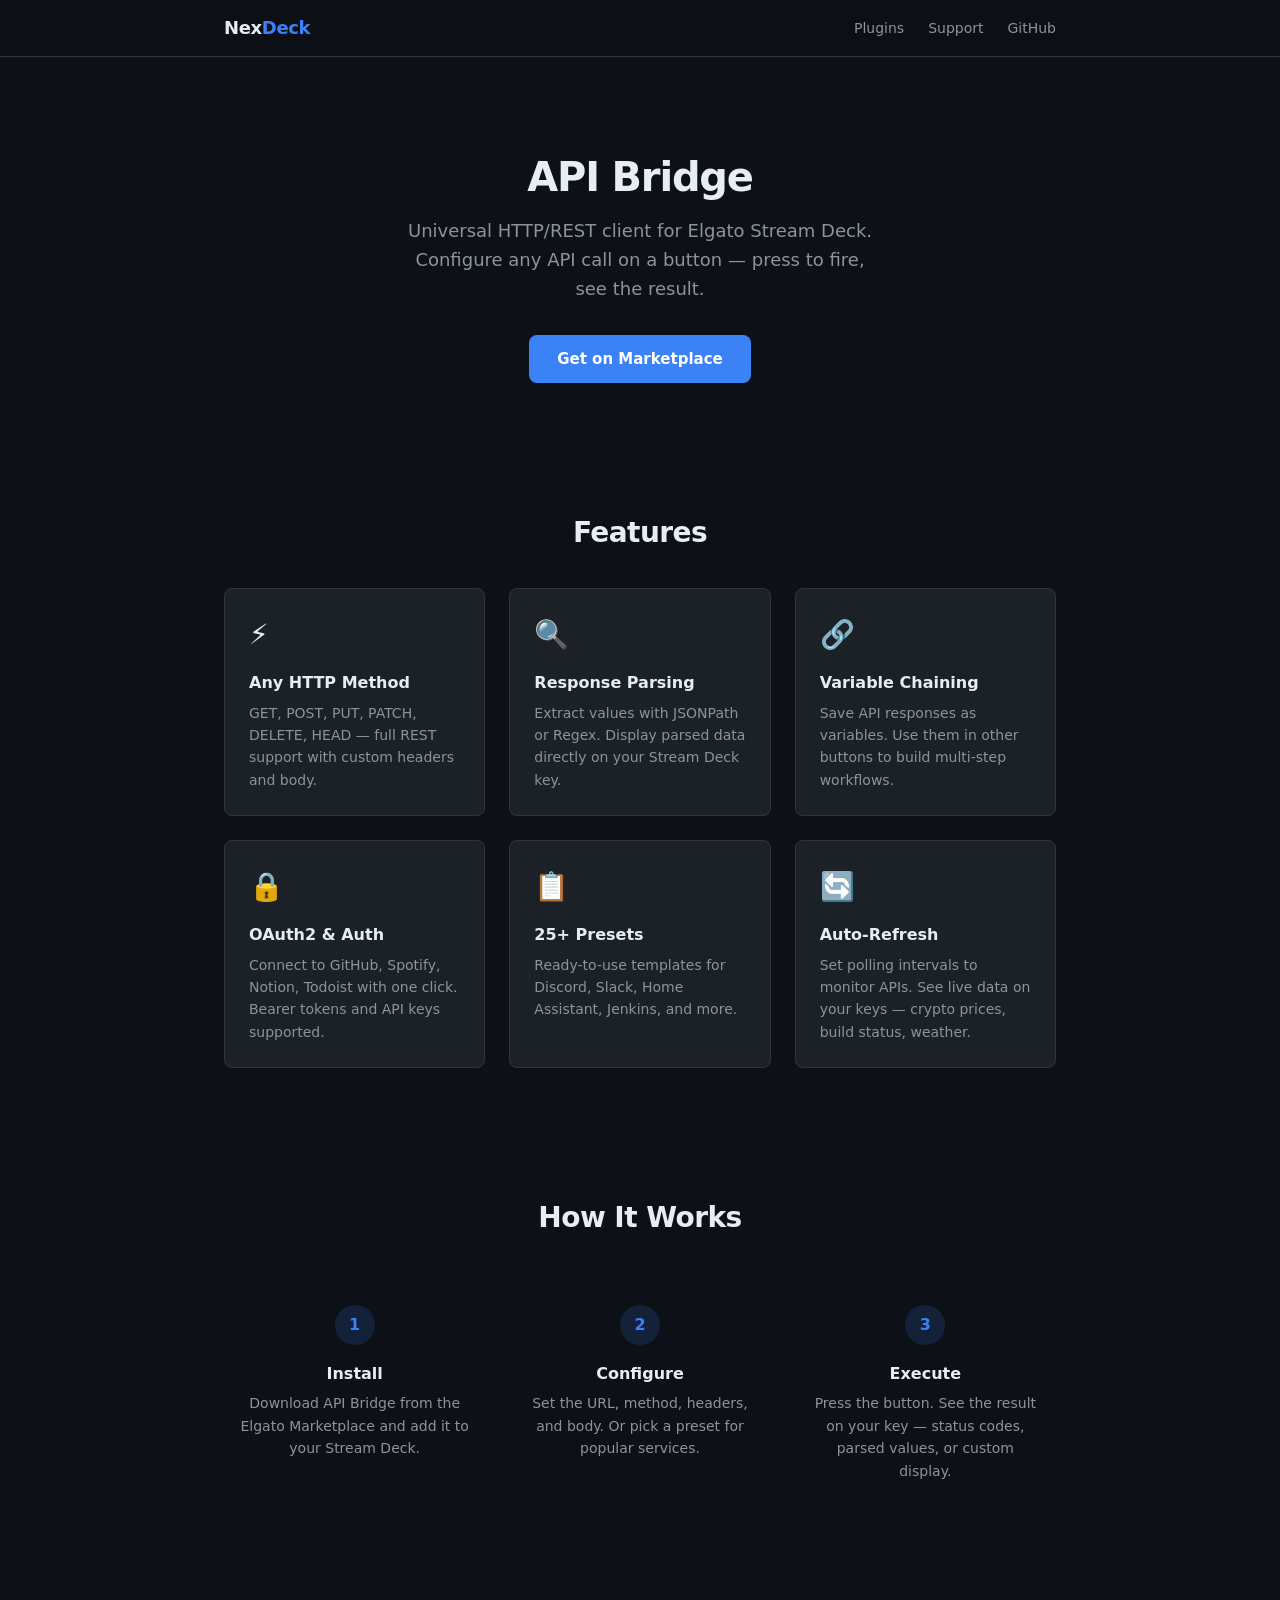
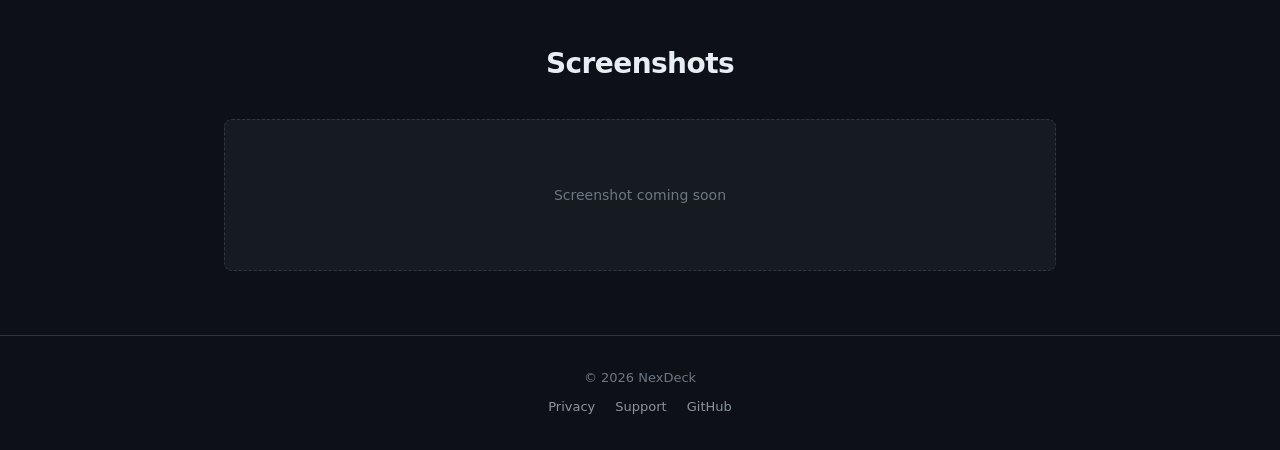
==== api-bridge/index.html @ dd48d945 "feat: initial landing page" ====
<!DOCTYPE html>
<html lang="en">
<head>
  <meta charset="UTF-8">
  <meta name="viewport" content="width=device-width, initial-scale=1.0">
  <title>API Bridge — NexDeck</title>
  <meta name="description" content="Universal HTTP/REST client plugin for Elgato Stream Deck. Configure any API call on a button — press to fire, see the result.">
  <link rel="stylesheet" href="../assets/css/style.css">
</head>
<body>

  <header class="site-header">
    <div class="container">
      <a href="/" class="site-logo">Nex<span>Deck</span></a>
      <nav>
        <ul class="site-nav">
          <li><a href="/api-bridge/">Plugins</a></li>
          <li><a href="/support/">Support</a></li>
          <li><a href="https://github.com/nexdeck" target="_blank">GitHub</a></li>
        </ul>
      </nav>
    </div>
  </header>

  <main>
    <section class="hero">
      <h1>API Bridge</h1>
      <p class="tagline">Universal HTTP/REST client for Elgato Stream Deck. Configure any API call on a button — press to fire, see the result.</p>
      <a href="#" class="btn">Get on Marketplace</a>
    </section>

    <section>
      <div class="container">
        <h2>Features</h2>
        <div class="features-grid">
          <div class="feature-item">
            <div class="icon">&#x26A1;</div>
            <h3>Any HTTP Method</h3>
            <p>GET, POST, PUT, PATCH, DELETE, HEAD — full REST support with custom headers and body.</p>
          </div>
          <div class="feature-item">
            <div class="icon">&#x1F50D;</div>
            <h3>Response Parsing</h3>
            <p>Extract values with JSONPath or Regex. Display parsed data directly on your Stream Deck key.</p>
          </div>
          <div class="feature-item">
            <div class="icon">&#x1F517;</div>
            <h3>Variable Chaining</h3>
            <p>Save API responses as variables. Use them in other buttons to build multi-step workflows.</p>
          </div>
          <div class="feature-item">
            <div class="icon">&#x1F512;</div>
            <h3>OAuth2 &amp; Auth</h3>
            <p>Connect to GitHub, Spotify, Notion, Todoist with one click. Bearer tokens and API keys supported.</p>
          </div>
          <div class="feature-item">
            <div class="icon">&#x1F4CB;</div>
            <h3>25+ Presets</h3>
            <p>Ready-to-use templates for Discord, Slack, Home Assistant, Jenkins, and more.</p>
          </div>
          <div class="feature-item">
            <div class="icon">&#x1F504;</div>
            <h3>Auto-Refresh</h3>
            <p>Set polling intervals to monitor APIs. See live data on your keys — crypto prices, build status, weather.</p>
          </div>
        </div>
      </div>
    </section>

    <section>
      <div class="container">
        <h2>How It Works</h2>
        <div class="steps">
          <div class="step">
            <div class="step-num">1</div>
            <h3>Install</h3>
            <p>Download API Bridge from the Elgato Marketplace and add it to your Stream Deck.</p>
          </div>
          <div class="step">
            <div class="step-num">2</div>
            <h3>Configure</h3>
            <p>Set the URL, method, headers, and body. Or pick a preset for popular services.</p>
          </div>
          <div class="step">
            <div class="step-num">3</div>
            <h3>Execute</h3>
            <p>Press the button. See the result on your key — status codes, parsed values, or custom display.</p>
          </div>
        </div>
      </div>
    </section>

    <section>
      <div class="container">
        <h2>Screenshots</h2>
        <div class="screenshot-placeholder">Screenshot coming soon</div>
      </div>
    </section>
  </main>

  <footer class="site-footer">
    <div class="container">
      <p>&copy; 2026 NexDeck</p>
      <div class="footer-links">
        <a href="/privacy/">Privacy</a>
        <a href="/support/">Support</a>
        <a href="https://github.com/nexdeck" target="_blank">GitHub</a>
      </div>
    </div>
  </footer>

</body>
</html>
---- assets/css/style.css ----
/* ========================================
   NexDeck — Global Styles
   Dark theme, minimal, tech-oriented
   ======================================== */

:root {
  --bg-primary: #0D1117;
  --bg-secondary: #161B22;
  --bg-card: #1C2128;
  --border: #30363D;
  --text-primary: #E6EDF3;
  --text-secondary: #8B949E;
  --text-muted: #6E7681;
  --accent: #3B82F6;
  --accent-hover: #60A5FA;
  --accent-glow: rgba(59, 130, 246, 0.15);
  --success: #3FB950;
  --error: #F85149;
  --font: system-ui, -apple-system, 'Segoe UI', Roboto, sans-serif;
  --font-mono: 'SF Mono', 'Cascadia Code', 'Fira Code', monospace;
  --max-width: 880px;
  --radius: 8px;
}

*, *::before, *::after {
  margin: 0;
  padding: 0;
  box-sizing: border-box;
}

html {
  scroll-behavior: smooth;
}

body {
  font-family: var(--font);
  background: var(--bg-primary);
  color: var(--text-primary);
  line-height: 1.6;
  -webkit-font-smoothing: antialiased;
}

a {
  color: var(--accent);
  text-decoration: none;
  transition: color 0.2s;
}

a:hover {
  color: var(--accent-hover);
}

img {
  max-width: 100%;
  height: auto;
}

/* ---- Layout ---- */

.container {
  max-width: var(--max-width);
  margin: 0 auto;
  padding: 0 24px;
}

/* ---- Header / Nav ---- */

.site-header {
  position: sticky;
  top: 0;
  z-index: 100;
  background: rgba(13, 17, 23, 0.85);
  backdrop-filter: blur(12px);
  border-bottom: 1px solid var(--border);
}

.site-header .container {
  display: flex;
  align-items: center;
  justify-content: space-between;
  height: 56px;
}

.site-logo {
  font-size: 18px;
  font-weight: 700;
  color: var(--text-primary);
  letter-spacing: -0.02em;
}

.site-logo span {
  color: var(--accent);
}

.site-nav {
  display: flex;
  gap: 24px;
  list-style: none;
}

.site-nav a {
  color: var(--text-secondary);
  font-size: 14px;
  font-weight: 500;
  transition: color 0.2s;
}

.site-nav a:hover {
  color: var(--text-primary);
}

/* ---- Hero ---- */

.hero {
  text-align: center;
  padding: 96px 0 64px;
}

.hero-logo {
  width: 80px;
  height: 80px;
  margin-bottom: 24px;
  border-radius: 16px;
}

.hero h1 {
  font-size: 40px;
  font-weight: 700;
  letter-spacing: -0.03em;
  line-height: 1.2;
  margin-bottom: 16px;
}

.hero .tagline {
  font-size: 18px;
  color: var(--text-secondary);
  max-width: 480px;
  margin: 0 auto 32px;
}

.hero .btn {
  display: inline-flex;
  align-items: center;
  gap: 8px;
  padding: 12px 28px;
  background: var(--accent);
  color: #fff;
  font-size: 15px;
  font-weight: 600;
  border-radius: var(--radius);
  border: none;
  cursor: pointer;
  transition: background 0.2s, transform 0.15s;
}

.hero .btn:hover {
  background: var(--accent-hover);
  color: #fff;
  transform: translateY(-1px);
}

/* ---- Section ---- */

section {
  padding: 64px 0;
}

section h2 {
  font-size: 28px;
  font-weight: 700;
  letter-spacing: -0.02em;
  margin-bottom: 32px;
  text-align: center;
}

/* ---- Plugin Card ---- */

.plugin-grid {
  display: grid;
  grid-template-columns: 1fr;
  gap: 20px;
}

.plugin-card {
  background: var(--bg-card);
  border: 1px solid var(--border);
  border-radius: 12px;
  padding: 32px;
  transition: border-color 0.2s, box-shadow 0.2s;
}

.plugin-card:hover {
  border-color: var(--accent);
  box-shadow: 0 0 0 1px var(--accent), 0 8px 32px var(--accent-glow);
}

.plugin-card h3 {
  font-size: 20px;
  font-weight: 600;
  margin-bottom: 8px;
}

.plugin-card p {
  color: var(--text-secondary);
  font-size: 15px;
  margin-bottom: 16px;
}

.plugin-card .tag {
  display: inline-block;
  padding: 4px 10px;
  background: var(--bg-secondary);
  border: 1px solid var(--border);
  border-radius: 100px;
  font-size: 12px;
  color: var(--text-muted);
  margin-right: 6px;
}

.plugin-card .card-link {
  display: inline-flex;
  align-items: center;
  gap: 4px;
  margin-top: 16px;
  font-size: 14px;
  font-weight: 500;
}

.plugin-card .card-link::after {
  content: '→';
}

/* ---- Features List ---- */

.features-grid {
  display: grid;
  grid-template-columns: repeat(auto-fit, minmax(240px, 1fr));
  gap: 24px;
}

.feature-item {
  padding: 24px;
  background: var(--bg-card);
  border: 1px solid var(--border);
  border-radius: var(--radius);
}

.feature-item .icon {
  font-size: 28px;
  margin-bottom: 12px;
}

.feature-item h3 {
  font-size: 16px;
  font-weight: 600;
  margin-bottom: 6px;
}

.feature-item p {
  font-size: 14px;
  color: var(--text-secondary);
}

/* ---- Steps ---- */

.steps {
  display: grid;
  grid-template-columns: repeat(3, 1fr);
  gap: 24px;
  text-align: center;
}

.step {
  padding: 32px 16px;
}

.step .step-num {
  display: inline-flex;
  align-items: center;
  justify-content: center;
  width: 40px;
  height: 40px;
  background: var(--accent-glow);
  color: var(--accent);
  border-radius: 50%;
  font-size: 16px;
  font-weight: 700;
  margin-bottom: 16px;
}

.step h3 {
  font-size: 16px;
  font-weight: 600;
  margin-bottom: 6px;
}

.step p {
  font-size: 14px;
  color: var(--text-secondary);
}

/* ---- Screenshot Placeholder ---- */

.screenshot-placeholder {
  background: var(--bg-secondary);
  border: 1px dashed var(--border);
  border-radius: var(--radius);
  padding: 64px 24px;
  text-align: center;
  color: var(--text-muted);
  font-size: 14px;
  margin-top: 16px;
}

/* ---- Content Page ---- */

.content-page {
  padding: 48px 0 96px;
}

.content-page h1 {
  font-size: 32px;
  font-weight: 700;
  margin-bottom: 32px;
}

.content-page h2 {
  font-size: 20px;
  font-weight: 600;
  text-align: left;
  margin: 32px 0 12px;
}

.content-page p,
.content-page li {
  color: var(--text-secondary);
  font-size: 15px;
  line-height: 1.7;
  margin-bottom: 12px;
}

.content-page ul {
  padding-left: 20px;
}

.content-page a {
  font-weight: 500;
}

/* ---- Support Cards ---- */

.support-grid {
  display: grid;
  grid-template-columns: repeat(auto-fit, minmax(220px, 1fr));
  gap: 20px;
}

.support-card {
  background: var(--bg-card);
  border: 1px solid var(--border);
  border-radius: var(--radius);
  padding: 24px;
  text-align: center;
}

.support-card .icon {
  font-size: 32px;
  margin-bottom: 12px;
}

.support-card h3 {
  font-size: 16px;
  font-weight: 600;
  margin-bottom: 8px;
}

.support-card p {
  font-size: 14px;
  color: var(--text-secondary);
  margin-bottom: 12px;
}

/* ---- Footer ---- */

.site-footer {
  border-top: 1px solid var(--border);
  padding: 32px 0;
  text-align: center;
  color: var(--text-muted);
  font-size: 13px;
}

.site-footer a {
  color: var(--text-secondary);
}

.footer-links {
  display: flex;
  justify-content: center;
  gap: 20px;
  margin-top: 8px;
}

/* ---- Responsive ---- */

@media (max-width: 640px) {
  .hero {
    padding: 64px 0 48px;
  }

  .hero h1 {
    font-size: 28px;
  }

  .hero .tagline {
    font-size: 16px;
  }

  .steps {
    grid-template-columns: 1fr;
    gap: 12px;
  }

  .site-nav {
    gap: 16px;
  }

  .site-nav a {
    font-size: 13px;
  }
}
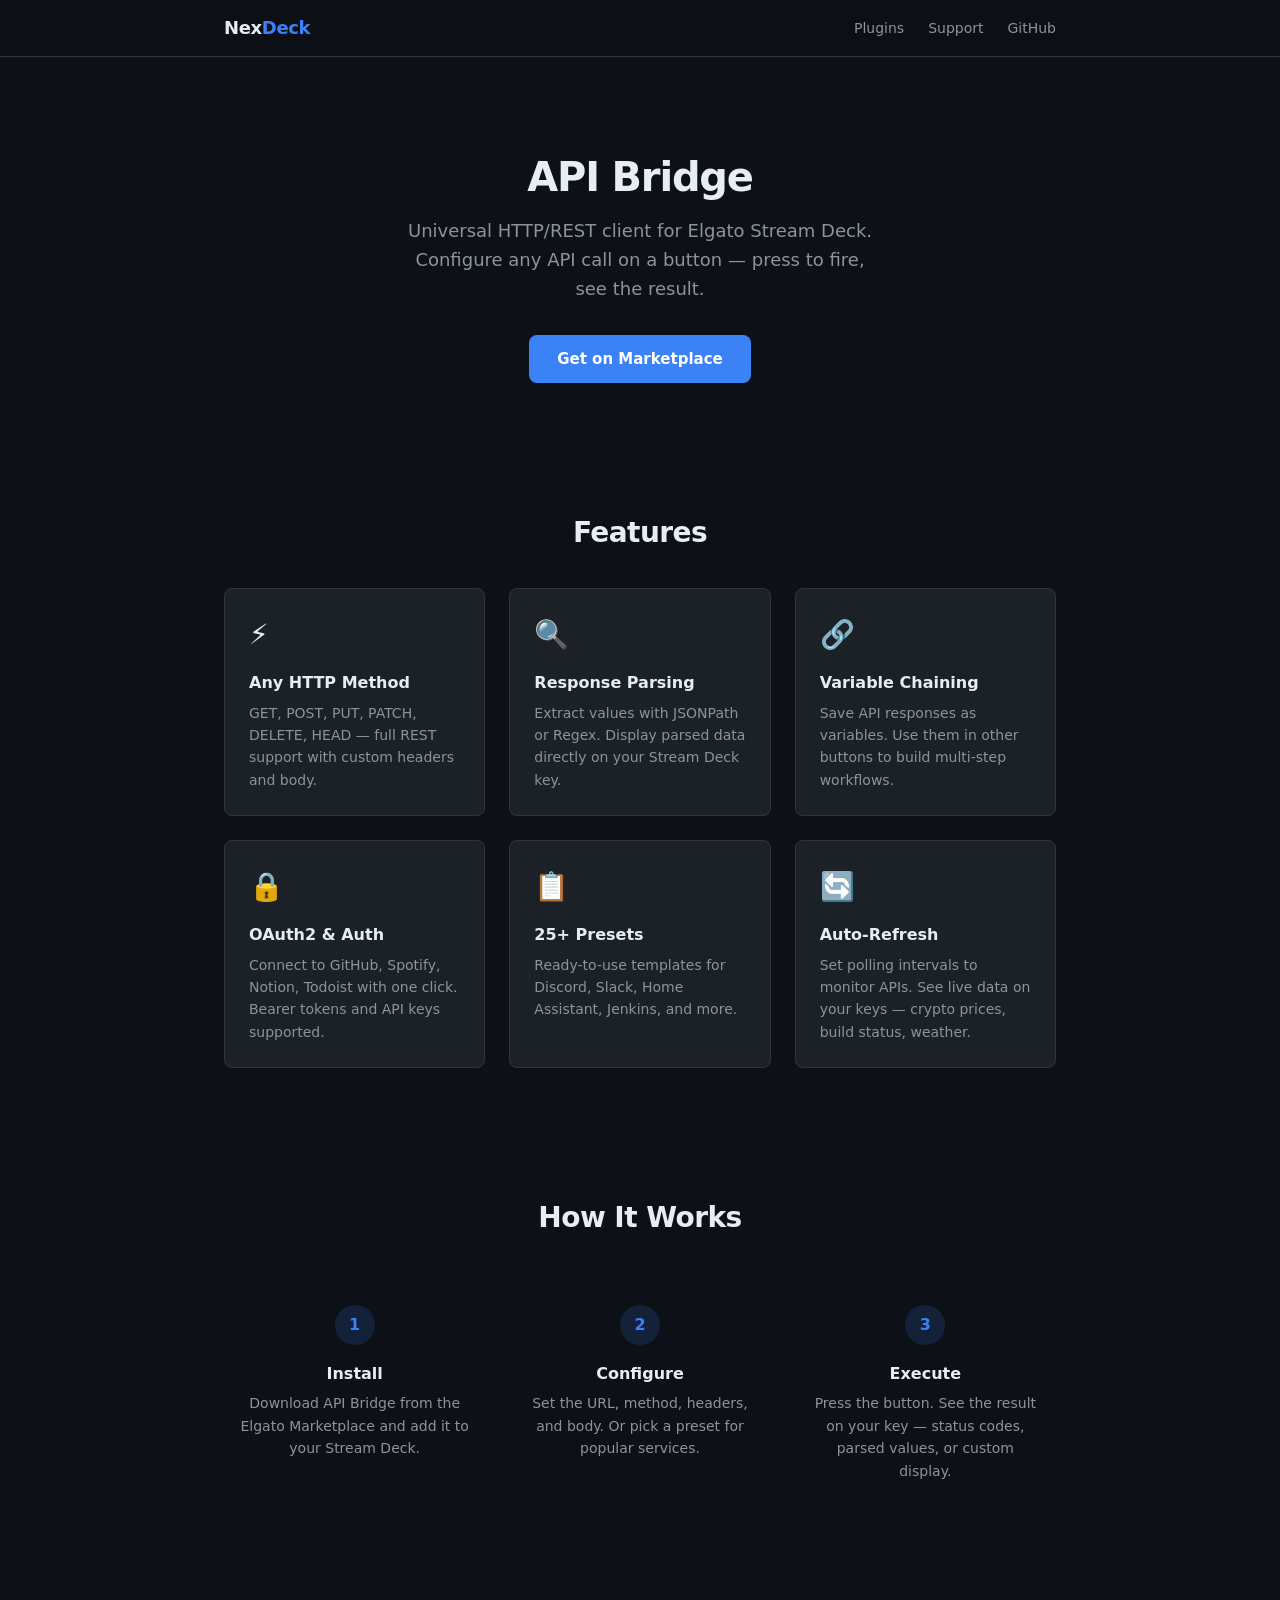
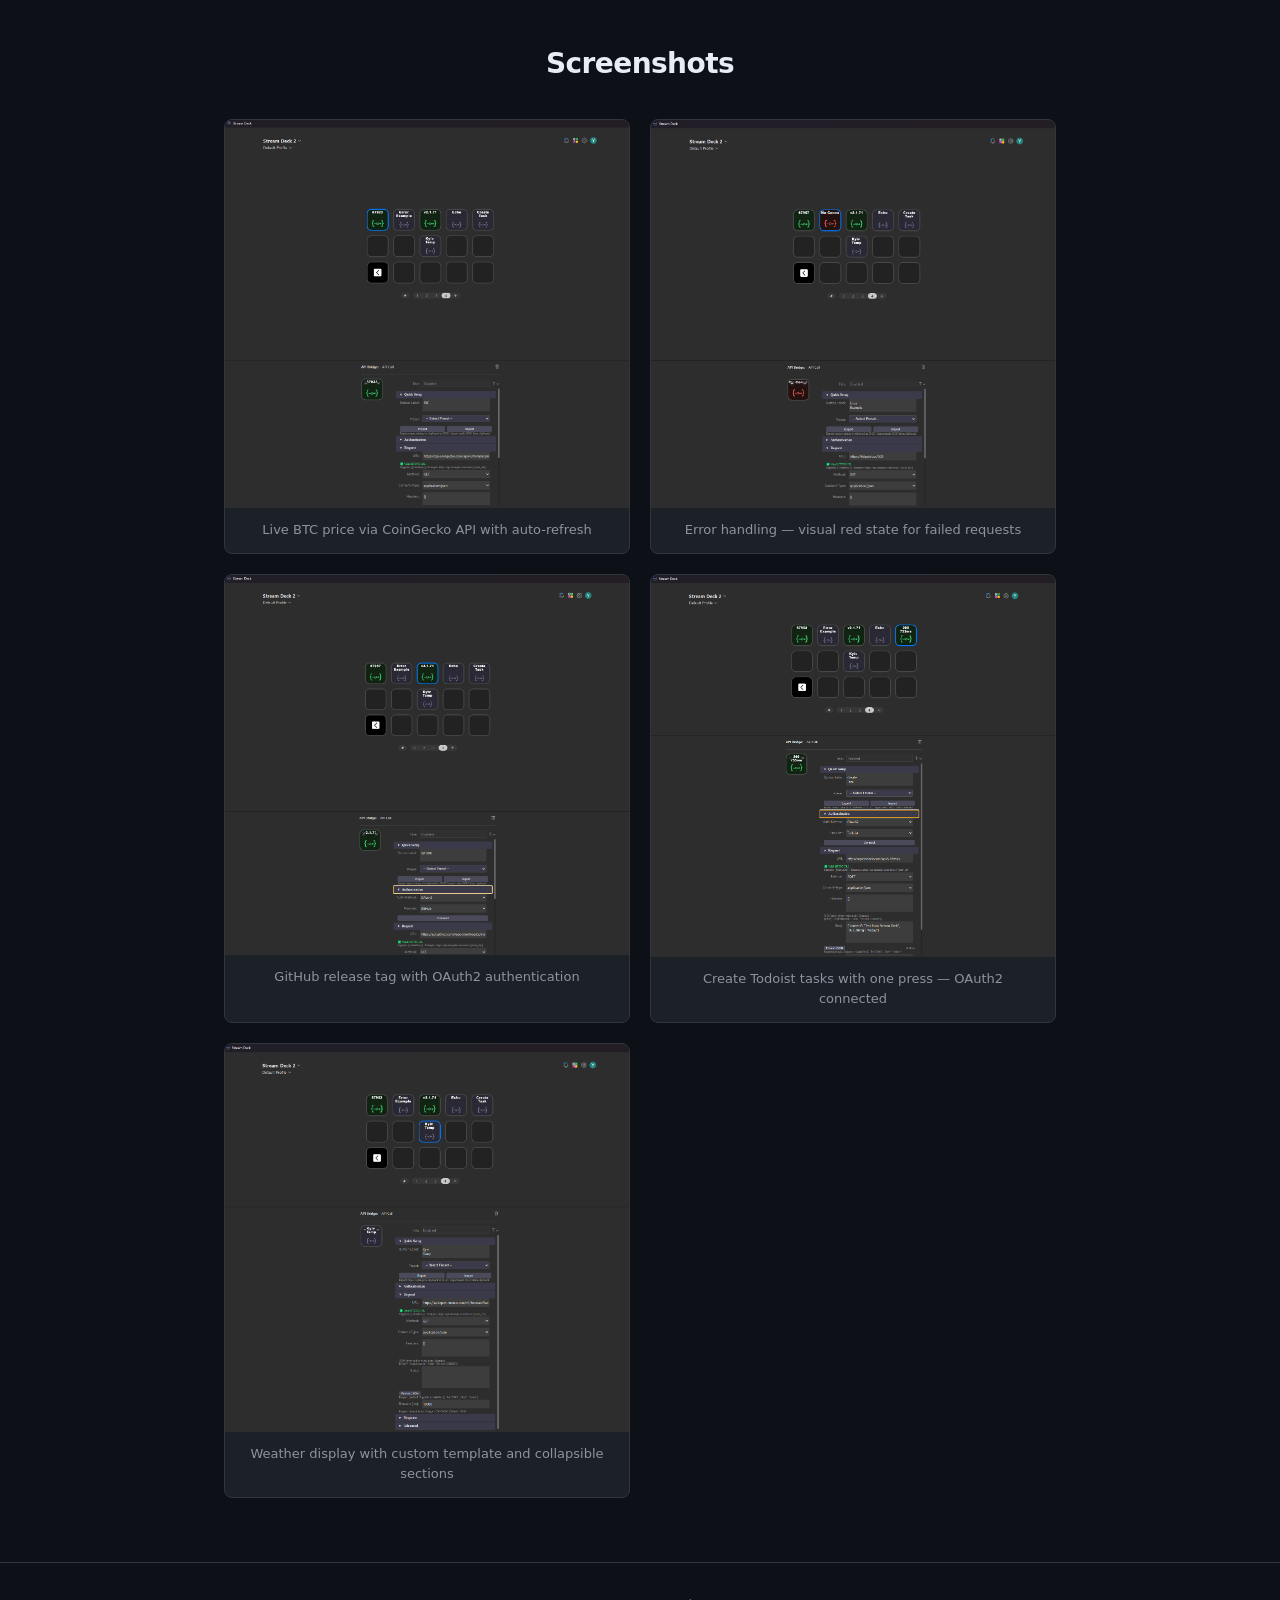
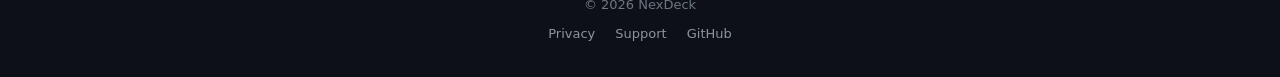
==== commit 444f7aa7: "feat: add plugin screenshots to API Bridge page - Replace placeholder with 5 real screenshots in gal" ====
--- a/api-bridge/index.html
+++ b/api-bridge/index.html
@@ -93,7 +93,28 @@
     <section>
       <div class="container">
         <h2>Screenshots</h2>
-        <div class="screenshot-placeholder">Screenshot coming soon</div>
+        <div class="screenshot-gallery">
+          <figure class="screenshot-item">
+            <img src="../assets/img/01-btc-price-quick-setup.png" alt="Bitcoin price display with Quick Setup panel" loading="lazy">
+            <figcaption>Live BTC price via CoinGecko API with auto-refresh</figcaption>
+          </figure>
+          <figure class="screenshot-item">
+            <img src="../assets/img/02-error-state-request.png" alt="Error state with red indicator" loading="lazy">
+            <figcaption>Error handling — visual red state for failed requests</figcaption>
+          </figure>
+          <figure class="screenshot-item">
+            <img src="../assets/img/03-github-release-oauth.png" alt="GitHub release tag with OAuth2 authentication" loading="lazy">
+            <figcaption>GitHub release tag with OAuth2 authentication</figcaption>
+          </figure>
+          <figure class="screenshot-item">
+            <img src="../assets/img/04-todoist-task-oauth.png" alt="Todoist task creation with OAuth2" loading="lazy">
+            <figcaption>Create Todoist tasks with one press — OAuth2 connected</figcaption>
+          </figure>
+          <figure class="screenshot-item">
+            <img src="../assets/img/05-weather-kyiv-request.png" alt="Weather temperature display with request configuration" loading="lazy">
+            <figcaption>Weather display with custom template and collapsible sections</figcaption>
+          </figure>
+        </div>
       </div>
     </section>
   </main>
--- a/assets/css/style.css
+++ b/assets/css/style.css
@@ -299,17 +299,38 @@
   color: var(--text-secondary);
 }
 
-/* ---- Screenshot Placeholder ---- */
-
-.screenshot-placeholder {
-  background: var(--bg-secondary);
-  border: 1px dashed var(--border);
+/* ---- Screenshot Gallery ---- */
+
+.screenshot-gallery {
+  display: grid;
+  grid-template-columns: repeat(auto-fit, minmax(340px, 1fr));
+  gap: 20px;
+  margin-top: 16px;
+}
+
+.screenshot-item {
+  background: var(--bg-card);
+  border: 1px solid var(--border);
   border-radius: var(--radius);
-  padding: 64px 24px;
-  text-align: center;
-  color: var(--text-muted);
-  font-size: 14px;
-  margin-top: 16px;
+  overflow: hidden;
+  transition: border-color 0.2s, box-shadow 0.2s;
+}
+
+.screenshot-item:hover {
+  border-color: var(--accent);
+  box-shadow: 0 4px 24px var(--accent-glow);
+}
+
+.screenshot-item img {
+  width: 100%;
+  display: block;
+}
+
+.screenshot-item figcaption {
+  padding: 12px 16px;
+  font-size: 13px;
+  color: var(--text-secondary);
+  text-align: center;
 }
 
 /* ---- Content Page ---- */
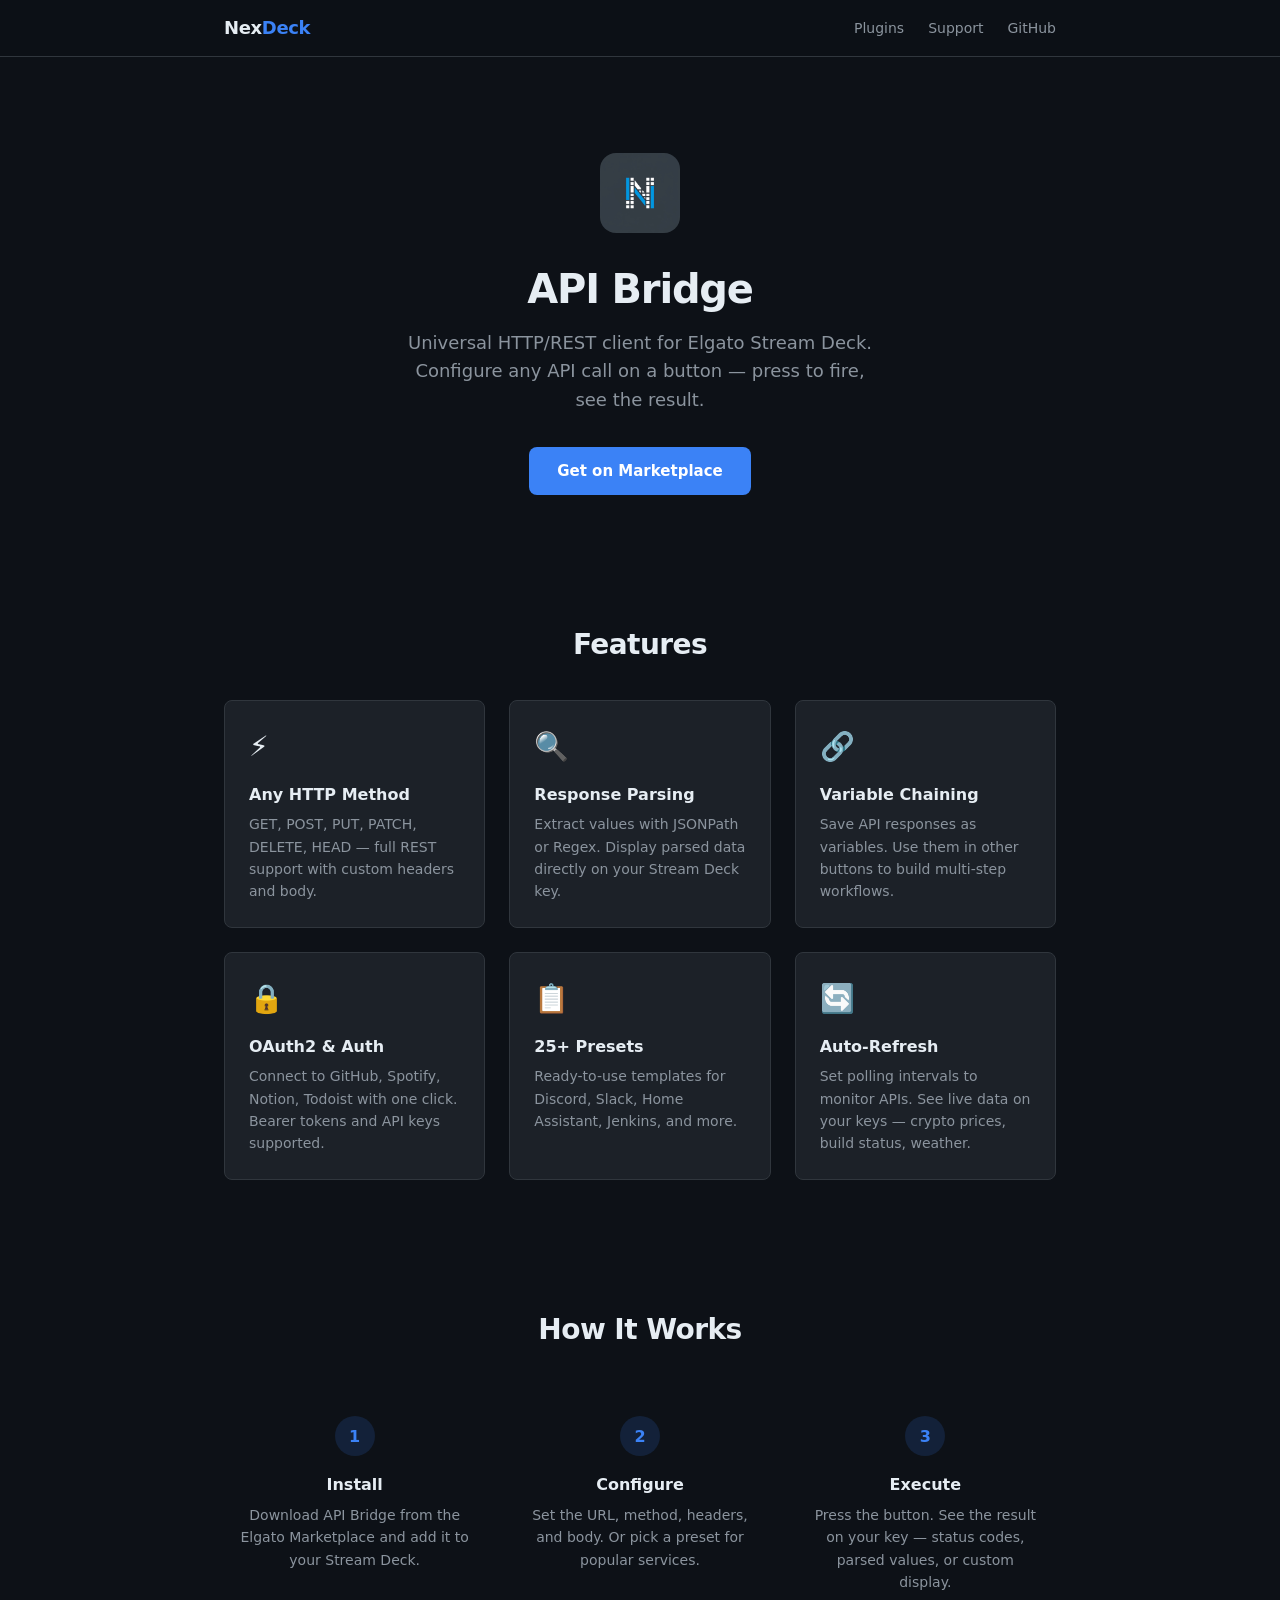
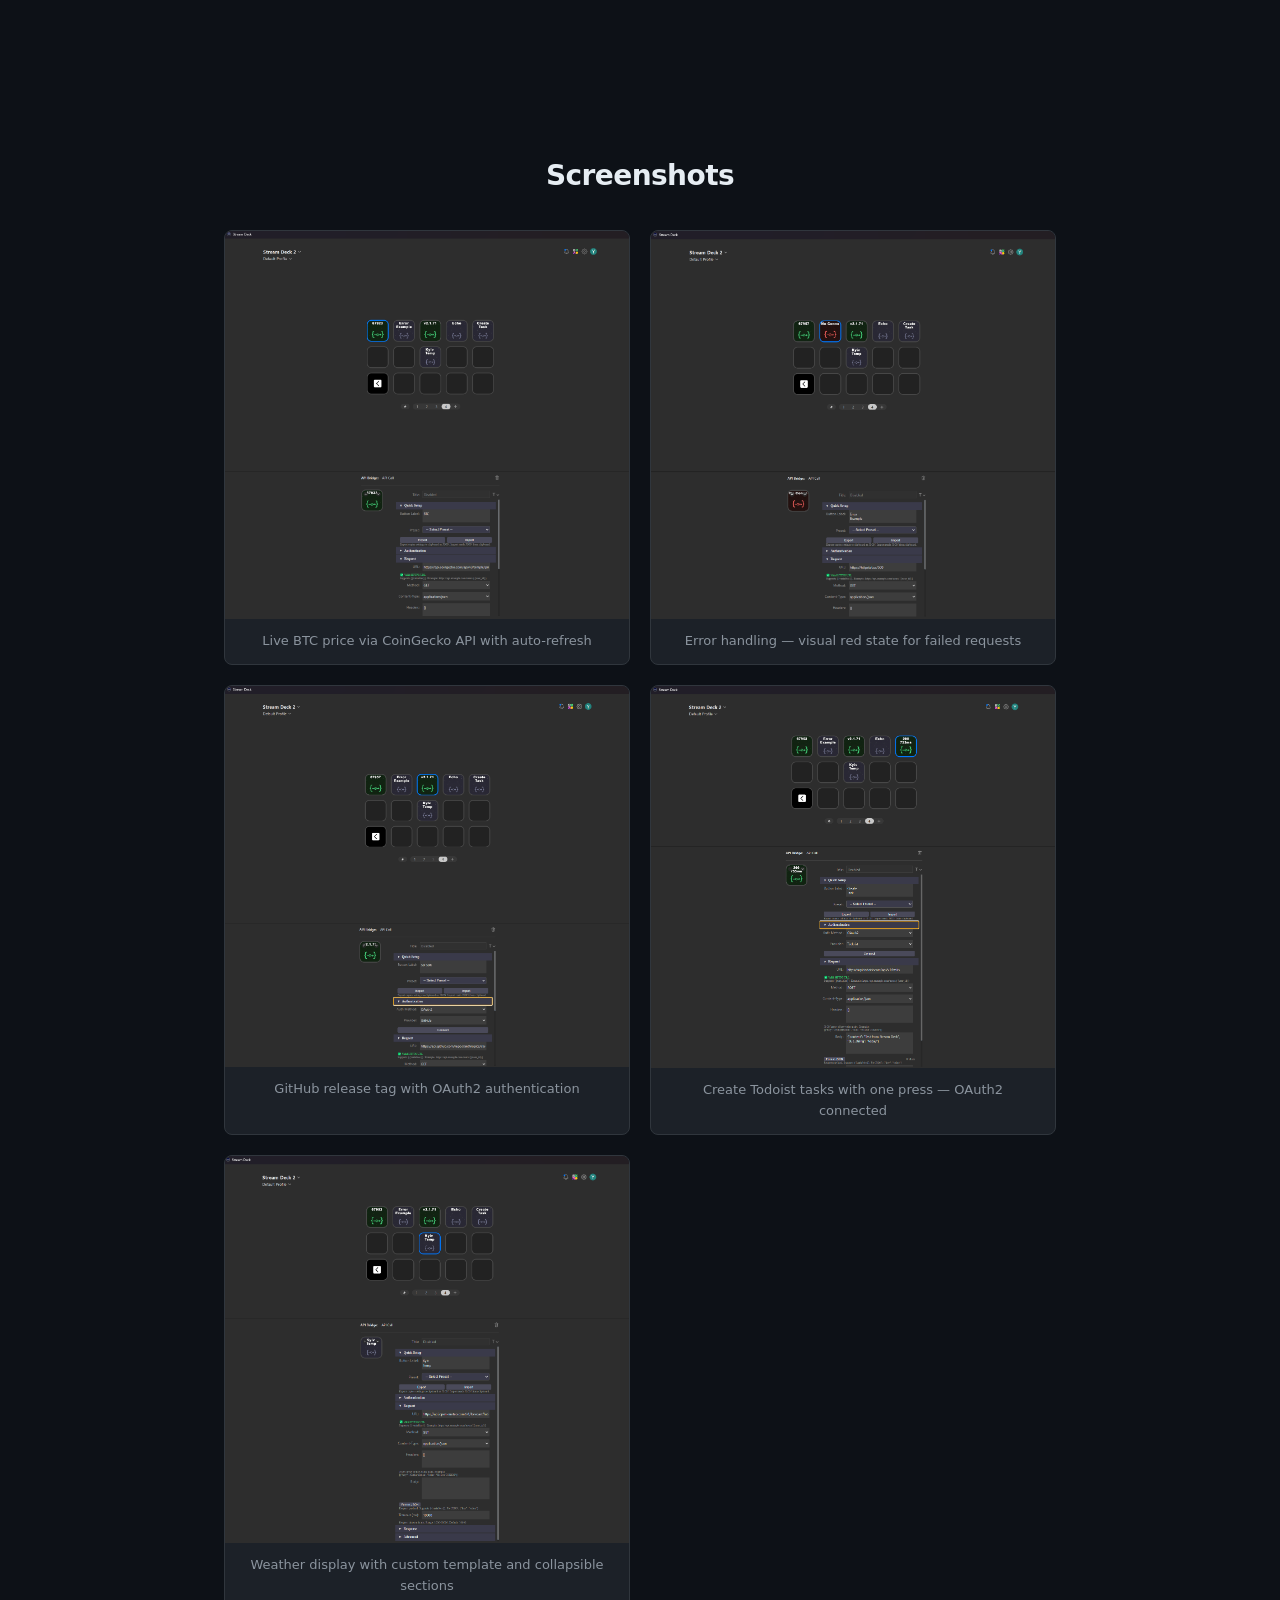
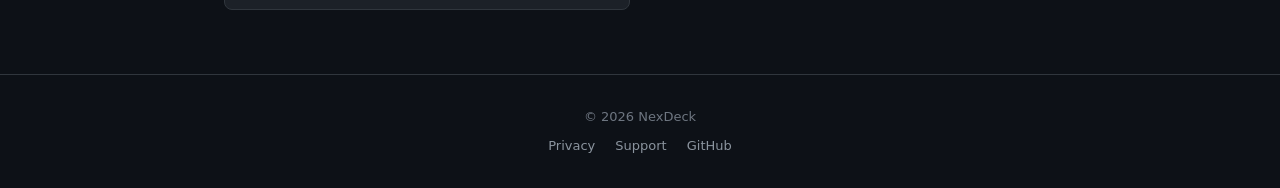
==== commit af823471: "feat: add NexDeck logo to homepage and API Bridge page" ====
--- a/api-bridge/index.html
+++ b/api-bridge/index.html
@@ -24,6 +24,7 @@
 
   <main>
     <section class="hero">
+      <img src="../assets/img/nexdeck-logo.jpg" alt="NexDeck" class="hero-logo">
       <h1>API Bridge</h1>
       <p class="tagline">Universal HTTP/REST client for Elgato Stream Deck. Configure any API call on a button — press to fire, see the result.</p>
       <a href="#" class="btn">Get on Marketplace</a>
